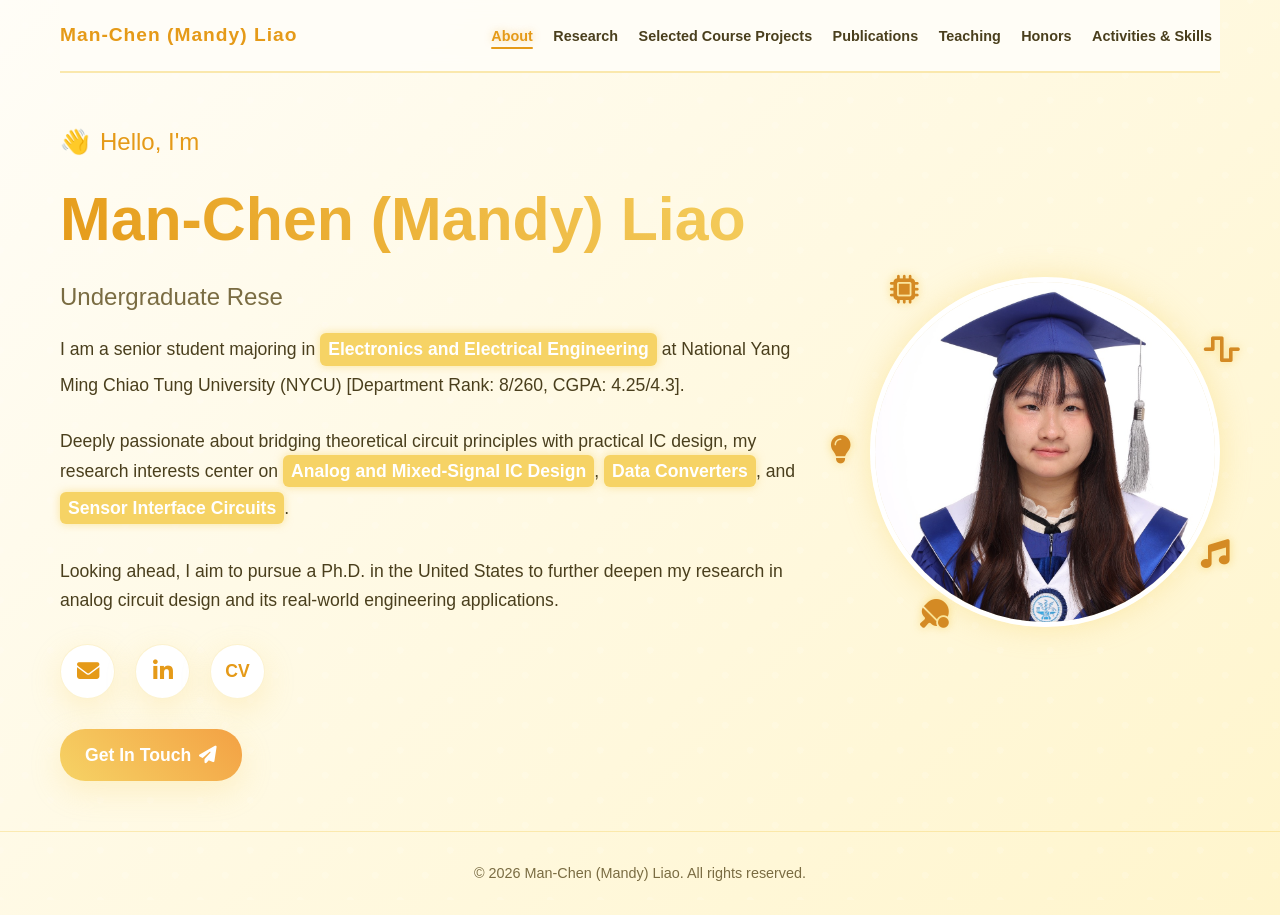
==== index.html @ 5f20c552 "new" ====
<!DOCTYPE html>
<html lang="en">
<head>
    <meta charset="UTF-8">
    <meta name="viewport" content="width=device-width, initial-scale=1.0">
    <title>About - Man-Chen (Mandy) Liao</title>
    <link rel="stylesheet" href="style.css">
    <link rel="stylesheet" href="https://cdnjs.cloudflare.com/ajax/libs/font-awesome/6.5.2/css/all.min.css">

    <style>
        .profile-flip-card-front {
            border-radius: 50%;
            overflow: hidden;
        }

        .profile-pic-hero {
            width: 100%;
            height: 100%;
            object-fit: cover;
            object-position: center 41%;
            transform: scale(1.00);
        }
    </style>
</head>
<body>
    <div class="container">
        <header>
            <a href="index.html" style="font-weight: 700; color: var(--secondary-color); font-size: 1.2rem; letter-spacing: 1px; text-decoration: none;">Man-Chen (Mandy) Liao</a>

            <nav>
                <a href="index.html" class="active">About</a>
                <a href="research.html">Research</a>
                <a href="projects.html">Selected Course Projects</a>
                <a href="publications.html">Publications</a>
                <a href="teaching.html">Teaching</a>
                <a href="honors.html">Honors</a>
                <a href="activities-skills.html">Activities & Skills</a>
            </nav>
        </header>

        <section class="hero-section page-content">
            <div class="hero-text">
                <div class="hero-greeting">
                    <span>👋</span>
                    <span class="greeting-text">Hello, I'm</span>
                </div>

                <h1 class="hero-name">Man-Chen (Mandy) Liao</h1>

                <div class="hero-roles" id="typewriter-roles"></div>
                
                <p class="hero-description">
                    I am a senior student majoring in
                    <span class="highlight">Electronics and Electrical Engineering</span>
                    at National Yang Ming Chiao Tung University (NYCU)
                    [Department Rank: 8/260, CGPA: 4.25/4.3].
                    <br><br>

                    Deeply passionate about bridging theoretical circuit principles with practical IC design, my research interests center on
                    <span class="highlight">Analog and Mixed-Signal IC Design</span>,
                    <span class="highlight">Data Converters</span>,
                    and
                    <span class="highlight">Sensor Interface Circuits</span>.
                    <br><br>

                    Looking ahead, I aim to pursue a Ph.D. in the United States to further deepen my research in analog circuit design and its real-world engineering applications.
                </p>

                <div class="social-icons" style="justify-content: flex-start; margin: 20px 0 30px;">
                    <a href="mailto:liaomandy.sc12@nycu.edu.tw" title="Email" class="social-icon">
                        <i class="fas fa-envelope"></i>
                    </a>

                    <a href="https://www.linkedin.com/in/man-chen-liao-3b11693ab"
                       target="_blank"
                       title="LinkedIn"
                       class="social-icon">
                        <i class="fab fa-linkedin-in"></i>
                    </a>

                    <a href="CV.pdf"
                       target="_blank"
                       title="Curriculum Vitae (PDF)"
                       class="social-icon"
                       style="font-size: 1.1rem; font-weight: 800;">
                        CV
                    </a>
                </div>

                <a href="mailto:liaomandy.sc12@nycu.edu.tw" class="cta-primary">
                    <span>Get In Touch</span>
                    <i class="fas fa-paper-plane"></i>
                </a>
            </div>

            <div class="hero-visual">
                <div class="profile-flip-card-inner">
                    <div class="profile-flip-card-front">
                        <img src="學士照.jpg"
                             alt="Man-Chen (Mandy) Liao"
                             class="profile-pic-hero">
                    </div>

                    <div class="profile-flip-card-back">
                        <div>Innovate & Create</div>
                    </div>
                </div>

                <div class="floating-elements">
                    <div class="floating-icon" style="--delay: 0s; --duration: 3s;">
                        <i class="fas fa-microchip"></i>
                    </div>

                    <div class="floating-icon" style="--delay: 1s; --duration: 4s;">
                        <i class="fas fa-wave-square"></i>
                    </div>

                    <div class="floating-icon" style="--delay: 2s; --duration: 3.5s;">
                        <i class="fas fa-table-tennis-paddle-ball"></i>
                    </div>

                    <div class="floating-icon" style="--delay: 0.5s; --duration: 4.5s;">
                        <i class="fas fa-music"></i>
                    </div>

                    <div class="floating-icon" style="--delay: 1.5s; --duration: 4s;">
                        <i class="fas fa-lightbulb"></i>
                    </div>
                </div>
            </div>
        </section>
    </div>

    <footer>
        <p>&copy; 2026 Man-Chen (Mandy) Liao. All rights reserved.</p>
    </footer>

    <script>
        const roles = [
            "Undergraduate Researcher",
            "Analog IC Designer",
            "Electrical Engineering Student"
        ];

        let roleIndex = 0;
        let charIndex = 0;
        let isDeleting = false;

        const typeWriterElement = document.getElementById('typewriter-roles');

        function typeWriter() {
            const currentRole = roles[roleIndex];

            if (isDeleting) {
                typeWriterElement.innerText = currentRole.substring(0, charIndex - 1);
                charIndex--;
            } else {
                typeWriterElement.innerText = currentRole.substring(0, charIndex + 1);
                charIndex++;
            }

            let typeSpeed = 80;

            if (isDeleting) {
                typeSpeed /= 2;
            }

            if (!isDeleting && charIndex === currentRole.length) {
                typeSpeed = 2000;
                isDeleting = true;
            } else if (isDeleting && charIndex === 0) {
                isDeleting = false;
                roleIndex = (roleIndex + 1) % roles.length;s
                typeSpeed = 500;
            }

            setTimeout(typeWriter, typeSpeed);
        }

        window.onload = () => {
            typeWriter();
        };
    </script>
</body>
</html>
---- style.css ----
/* 柔和黃色夢幻主題 CSS - 專業多頁面版 */
:root {
    --bg-color: #fffdf7;
    --bg-gradient: linear-gradient(135deg, #fffdf7 0%, #fff5cc 100%);
    --primary-color: #f6d365;
    --secondary-color: #e59a18;
    --text-dark: #4a3f1d;
    --text-light: #7a6c42;
    --card-bg: rgba(255, 255, 255, 0.9);
    --shadow-soft: 0 10px 30px rgba(246, 211, 101, 0.25);
    --glow-color: rgba(229, 154, 24, 0.4);
}

* {
    margin: 0;
    padding: 0;
    box-sizing: border-box;
    font-family: 'Segoe UI', Tahoma, Geneva, Verdana, sans-serif;
}

body {
    background: var(--bg-gradient);
    color: var(--text-dark);
    line-height: 1.6;
    overflow-x: hidden;
    position: relative;
    min-height: 100vh;
    display: flex;
    flex-direction: column;
}

body::before {
    content: '';
    position: fixed;
    top: 0; left: 0; width: 100%; height: 100%;
    background-image: radial-gradient(circle, #fff 10%, transparent 10%), radial-gradient(circle, #fff 10%, transparent 10%);
    background-size: 50px 50px;
    background-position: 0 0, 25px 25px;
    opacity: 0.15;
    z-index: -1;
    animation: floatBackground 20s linear infinite;
}

@keyframes floatBackground {
    0% { background-position: 0 0, 25px 25px; }
    100% { background-position: 50px 50px, 75px 75px; }
}

.container {
    max-width: 1200px;
    margin: 0 auto;
    padding: 0 20px;
    flex: 1;
}

header {
    display: flex;
    justify-content: space-between;
    align-items: center;
    padding: 20px 0;
    position: sticky;
    top: 0;
    background: rgba(255, 253, 247, 0.95);
    backdrop-filter: blur(10px);
    z-index: 1000;
    border-bottom: 2px solid rgba(246, 211, 101, 0.5);
}

nav a {
    text-decoration: none;
    color: var(--text-dark);
    font-weight: 600;
    margin: 0 8px;
    font-size: 0.9rem;
    transition: 0.3s;
    position: relative;
}

nav a:hover, nav a.active {
    color: var(--secondary-color);
    text-shadow: 0 0 8px var(--glow-color);
}

nav a.active::after {
    content: '';
    position: absolute;
    bottom: -5px;
    left: 0;
    width: 100%;
    height: 2px;
    background: var(--secondary-color);
    border-radius: 2px;
}

.page-content {
    padding: 50px 0;
    animation: fadeIn 0.8s ease-out forwards;
}

@keyframes fadeIn {
    from { opacity: 0; transform: translateY(20px); }
    to { opacity: 1; transform: translateY(0); }
}

.section-title {
    text-align: center;
    font-size: 2.2rem;
    margin: 20px 0 40px;
    color: var(--secondary-color);
    font-weight: 700;
}

.section-title::after {
    content: '';
    display: block;
    width: 60px;
    height: 4px;
    background: var(--primary-color);
    margin: 10px auto 0;
    border-radius: 2px;
}

.grid-section {
    display: grid;
    grid-template-columns: repeat(auto-fit, minmax(320px, 1fr));
    gap: 25px;
    margin-bottom: 50px;
}

.experience-card {
    background: var(--card-bg);
    padding: 30px;
    border-radius: 16px;
    box-shadow: var(--shadow-soft);
    border: 1px solid rgba(246, 211, 101, 0.4);
    transition: 0.3s;
    position: relative;
    overflow: hidden;
    height: 100%;
}

.experience-card::before {
    content: '';
    position: absolute;
    top: 0; left: 0;
    width: 4px; height: 100%;
    background: var(--primary-color);
    transition: 0.3s;
}

.experience-card:hover {
    transform: translateY(-5px);
    box-shadow: 0 15px 30px rgba(229, 154, 24, 0.15);
}

.experience-card:hover::before { width: 8px; }

.experience-card h3 {
    color: var(--text-dark);
    margin-bottom: 5px;
    font-size: 1.25rem;
}

.experience-card p.subtitle {
    color: var(--secondary-color);
    font-weight: 600;
    margin-bottom: 15px;
    font-size: 0.95rem;
}

.experience-card .date-badge {
    display: inline-block;
    background: #fff4cc;
    color: #b57519;
    padding: 4px 12px;
    border-radius: 20px;
    font-size: 0.85rem;
    margin-bottom: 15px;
    font-weight: bold;
}

ul.custom-list {
    list-style: none;
    padding-left: 0;
}

ul.custom-list li {
    position: relative;
    padding-left: 20px;
    margin-bottom: 10px;
    font-size: 0.95rem;
    color: #555;
}

ul.custom-list li::before {
    content: '🔸';
    position: absolute;
    left: 0;
    top: 2px;
    font-size: 0.7rem;
    color: var(--primary-color);
}

.highlight {
    background-color: var(--primary-color);
    color: #fff;
    padding: 2px 8px;
    border-radius: 6px;
    font-weight: 600;
    box-shadow: 0 0 8px rgba(246, 211, 101, 0.6);
    display: inline-block;
    margin-bottom: 5px;
}

.hero-section {
    display: flex;
    align-items: center;
    justify-content: space-between;
    min-height: 75vh;
}

.hero-text { flex: 1; padding-right: 50px; }
.hero-greeting { font-size: 1.5rem; color: var(--secondary-color); margin-bottom: 10px; display: flex; align-items: center; gap: 10px; }
.hero-name { font-size: 3.8rem; font-weight: 900; background: -webkit-linear-gradient(45deg, #e59a18, #f6d365); -webkit-background-clip: text; -webkit-text-fill-color: transparent; margin-bottom: 10px; }
.hero-roles { font-size: 1.5rem; color: var(--text-light); margin-bottom: 20px; font-weight: 500; height: 35px;}
.hero-description { font-size: 1.1rem; margin-bottom: 30px; }

.cta-primary {
    padding: 12px 25px; border: none; border-radius: 25px; font-size: 1.1rem; cursor: pointer; transition: 0.3s; font-weight: bold;
    background: linear-gradient(45deg, #f6d365, #f3a144); color: white; box-shadow: var(--shadow-soft); text-decoration: none; display: inline-flex; align-items: center; gap: 8px;
}
.cta-primary:hover { transform: translateY(-3px) scale(1.02); box-shadow: 0 10px 20px var(--glow-color); color: white;}

.hero-visual { position: relative; width: 350px; height: 350px; perspective: 1000px; }
.profile-flip-card-inner { position: relative; width: 100%; height: 100%; text-align: center; transition: transform 0.8s cubic-bezier(0.4, 0.2, 0.2, 1); transform-style: preserve-3d; border-radius: 50%; box-shadow: 0 0 30px rgba(246, 211, 101, 0.4); animation: floating 4s ease-in-out infinite; }
.hero-visual:hover .profile-flip-card-inner { transform: rotateY(180deg); }
.profile-flip-card-front, .profile-flip-card-back { position: absolute; width: 100%; height: 100%; backface-visibility: hidden; border-radius: 50%; overflow: hidden; border: 5px solid #fff; }
.profile-flip-card-back { transform: rotateY(180deg); background: linear-gradient(135deg, #f6d365, #e59a18); display: flex; align-items: center; justify-content: center; color: white; font-size: 1.5rem; font-weight: bold; padding: 20px; }
.profile-pic-hero { width: 100%; height: 100%; object-fit: cover; background-color: #f0e6d2; }

@keyframes floating { 0% { transform: translateY(0px); } 50% { transform: translateY(-15px); } 100% { transform: translateY(0px); } }

.floating-elements { position: absolute; width: 100%; height: 100%; top: 0; left: 0; pointer-events: none; }
.floating-icon { position: absolute; font-size: 1.8rem; animation: float-icon var(--duration) ease-in-out infinite; animation-delay: var(--delay); filter: drop-shadow(0 0 5px rgba(246, 211, 101, 0.8)); color: #d48a24; }
.floating-icon:nth-child(1) { top: -10px; left: 20px; } .floating-icon:nth-child(2) { top: 50px; right: -20px; } .floating-icon:nth-child(3) { bottom: -10px; left: 50px; } .floating-icon:nth-child(4) { bottom: 50px; right: -10px; } .floating-icon:nth-child(5) { top: 150px; left: -40px; }

@keyframes float-icon { 0% { transform: translateY(0) rotate(0deg); opacity: 0.8;} 50% { transform: translateY(-15px) rotate(5deg); opacity: 1;} 100% { transform: translateY(0) rotate(0deg); opacity: 0.8;} }

footer { text-align: center; padding: 30px 20px; color: var(--text-light); border-top: 1px solid rgba(246, 211, 101, 0.4); margin-top: auto; font-size: 0.9rem; width: 100%; }
.social-icons { display: flex; justify-content: center; gap: 20px; margin: 30px 0; }
.social-icon { width: 55px; height: 55px; background: white; border-radius: 50%; display: flex; align-items: center; justify-content: center; font-size: 1.4rem; color: var(--secondary-color); text-decoration: none; box-shadow: var(--shadow-soft); transition: 0.3s; border: 1px solid rgba(246, 211, 101, 0.3); font-weight: bold; }
.social-icon:hover { background: var(--secondary-color); color: white; transform: translateY(-5px); }

/* ===================================================
   📱 Responsive Web Design (RWD) 響應式手機/平板適應樣式
   =================================================== */

/* 平板與小型電腦螢幕 (寬度 <= 992px) */
@media (max-width: 992px) {
    .hero-section {
        flex-direction: column-reverse;
        justify-content: center;
        text-align: center;
        padding-top: 30px;
        min-height: auto;
    }

    .hero-text {
        padding-right: 0;
        margin-top: 35px;
    }

    .hero-greeting {
        justify-content: center;
    }

    .hero-name {
        font-size: 3rem;
    }

    .hero-visual {
        width: 280px;
        height: 280px;
    }
}

/* 手機與小型裝置 (寬度 <= 768px) */
@media (max-width: 768px) {
    .container {
        padding: 0 15px;
    }

    /* 頂部導覽列變為垂直置中排版 */
    header {
        flex-direction: column;
        gap: 12px;
        padding: 15px 0;
    }

    nav {
        display: flex;
        flex-wrap: wrap;
        justify-content: center;
        gap: 8px 12px;
    }

    nav a {
        margin: 0;
        font-size: 0.85rem;
    }

    /* 頁面內容間距調小 */
    .page-content {
        padding: 30px 0;
    }

    .section-title {
        font-size: 1.8rem;
        margin: 10px 0 25px;
    }

    /* 卡片區塊切換為單欄，避免被擠壓 */
    .grid-section {
        grid-template-columns: 1fr;
        gap: 20px;
    }

    .experience-card {
        padding: 20px;
    }

    /* 圖片寬度自動適應螢幕 */
    .activity-img-card,
    .project-img-card {
        width: 100% !important;
        max-width: 100% !important;
        height: auto !important;
    }

    /* 畫廊圖片自動縮放 */
    .activity-gallery-grid {
        grid-template-columns: repeat(auto-fit, minmax(110px, 1fr)) !important;
    }
}

/* 超窄螢幕手機 (寬度 <= 480px) */
@media (max-width: 480px) {
    .hero-name {
        font-size: 2.2rem;
    }

    .hero-roles {
        font-size: 1.2rem;
    }

    .hero-visual {
        width: 220px;
        height: 220px;
    }

    .social-icon {
        width: 45px;
        height: 45px;
        font-size: 1.2rem;
    }
}
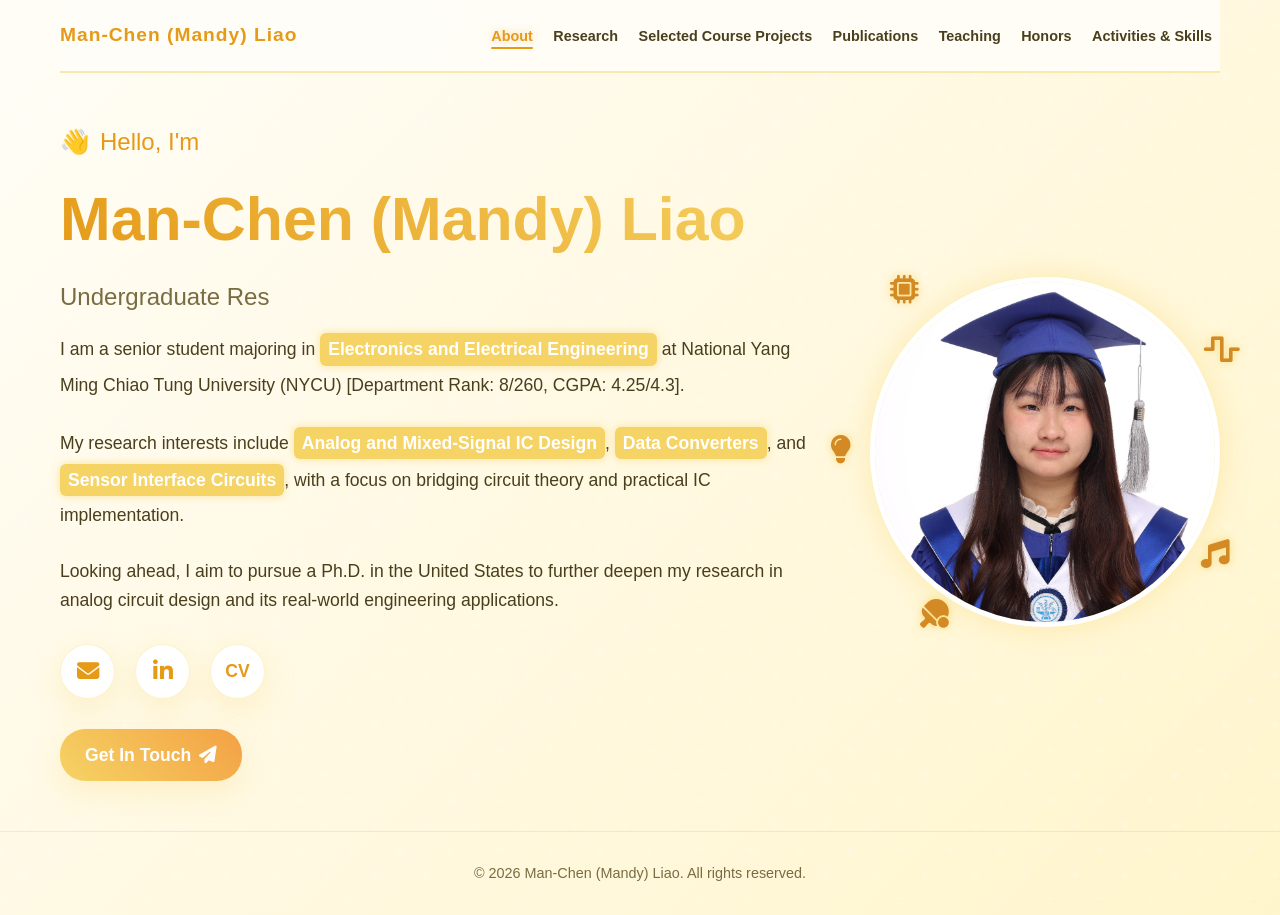
==== commit b9ae4fd6: "new" ====
--- a/index.html
+++ b/index.html
@@ -56,11 +56,12 @@
                     [Department Rank: 8/260, CGPA: 4.25/4.3].
                     <br><br>
 
-                    Deeply passionate about bridging theoretical circuit principles with practical IC design, my research interests center on
+                    My research interests include
                     <span class="highlight">Analog and Mixed-Signal IC Design</span>,
                     <span class="highlight">Data Converters</span>,
                     and
-                    <span class="highlight">Sensor Interface Circuits</span>.
+                    <span class="highlight">Sensor Interface Circuits</span>,
+                    with a focus on bridging circuit theory and practical IC implementation.
                     <br><br>
 
                     Looking ahead, I aim to pursue a Ph.D. in the United States to further deepen my research in analog circuit design and its real-world engineering applications.
@@ -170,7 +171,7 @@
                 isDeleting = true;
             } else if (isDeleting && charIndex === 0) {
                 isDeleting = false;
-                roleIndex = (roleIndex + 1) % roles.length;s
+                roleIndex = (roleIndex + 1) % roles.length;
                 typeSpeed = 500;
             }
 
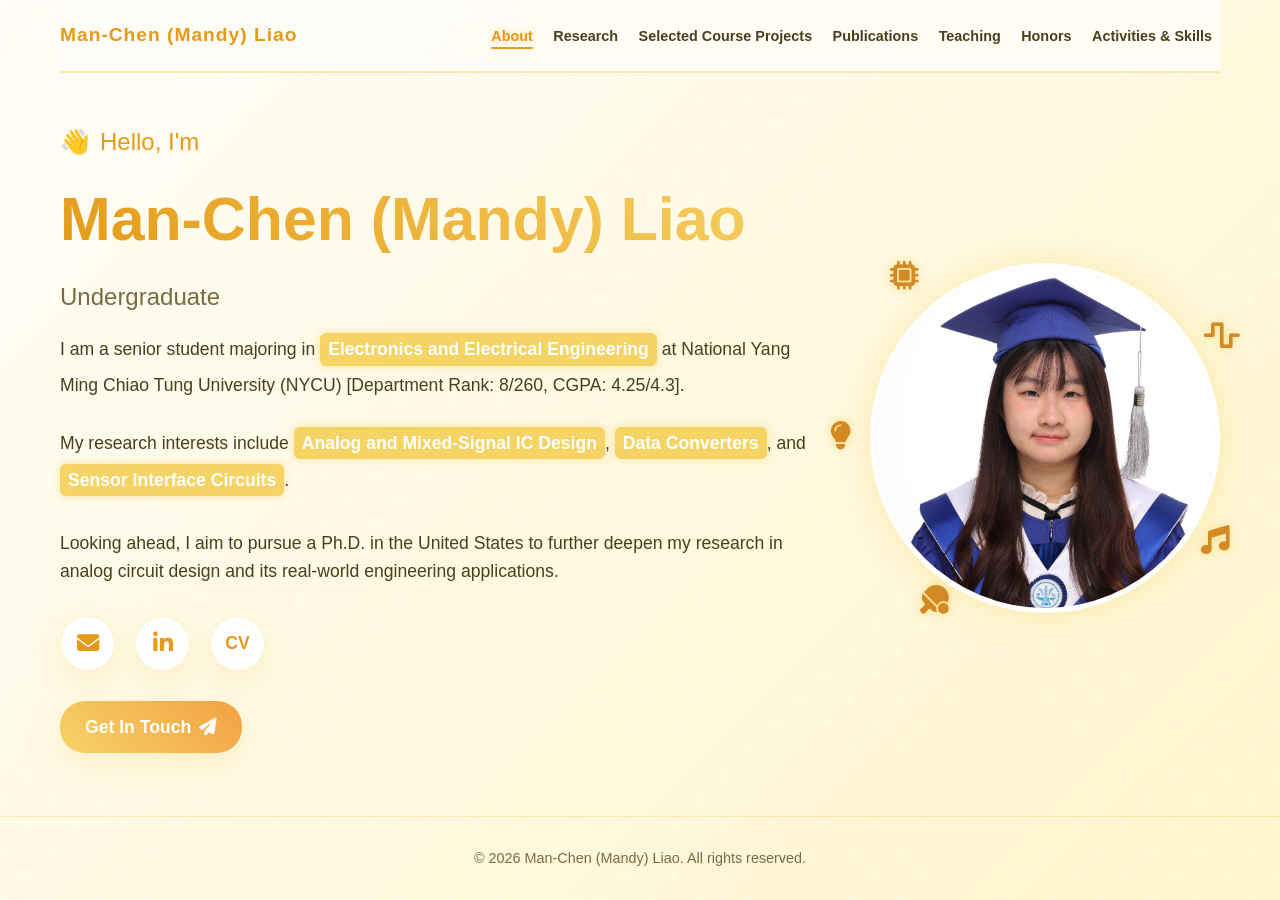
==== commit ea84c43c: "new" ====
--- a/index.html
+++ b/index.html
@@ -60,8 +60,7 @@
                     <span class="highlight">Analog and Mixed-Signal IC Design</span>,
                     <span class="highlight">Data Converters</span>,
                     and
-                    <span class="highlight">Sensor Interface Circuits</span>,
-                    with a focus on bridging circuit theory and practical IC implementation.
+                    <span class="highlight">Sensor Interface Circuits</span>.
                     <br><br>
 
                     Looking ahead, I aim to pursue a Ph.D. in the United States to further deepen my research in analog circuit design and its real-world engineering applications.
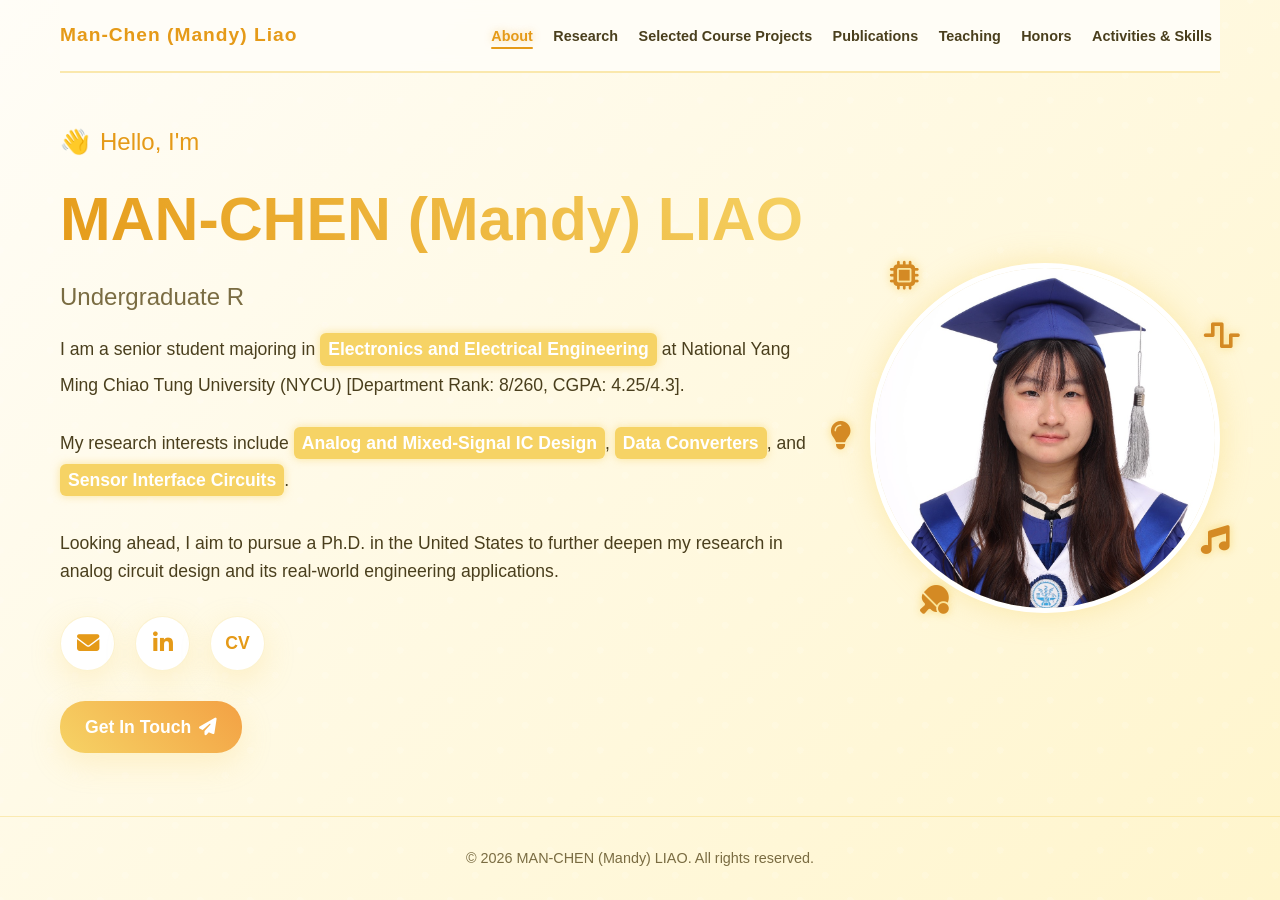
==== commit 11100a7c: "new" ====
--- a/index.html
+++ b/index.html
@@ -3,7 +3,7 @@
 <head>
     <meta charset="UTF-8">
     <meta name="viewport" content="width=device-width, initial-scale=1.0">
-    <title>About - Man-Chen (Mandy) Liao</title>
+    <title>About - MAN-CHEN (Mandy) LIAO</title>
     <link rel="stylesheet" href="style.css">
     <link rel="stylesheet" href="https://cdnjs.cloudflare.com/ajax/libs/font-awesome/6.5.2/css/all.min.css">
 
@@ -45,7 +45,7 @@
                     <span class="greeting-text">Hello, I'm</span>
                 </div>
 
-                <h1 class="hero-name">Man-Chen (Mandy) Liao</h1>
+                <h1 class="hero-name">MAN-CHEN (Mandy) LIAO</h1>
 
                 <div class="hero-roles" id="typewriter-roles"></div>
                 
@@ -132,7 +132,7 @@
     </div>
 
     <footer>
-        <p>&copy; 2026 Man-Chen (Mandy) Liao. All rights reserved.</p>
+        <p>&copy; 2026 MAN-CHEN (Mandy) LIAO. All rights reserved.</p>
     </footer>
 
     <script>
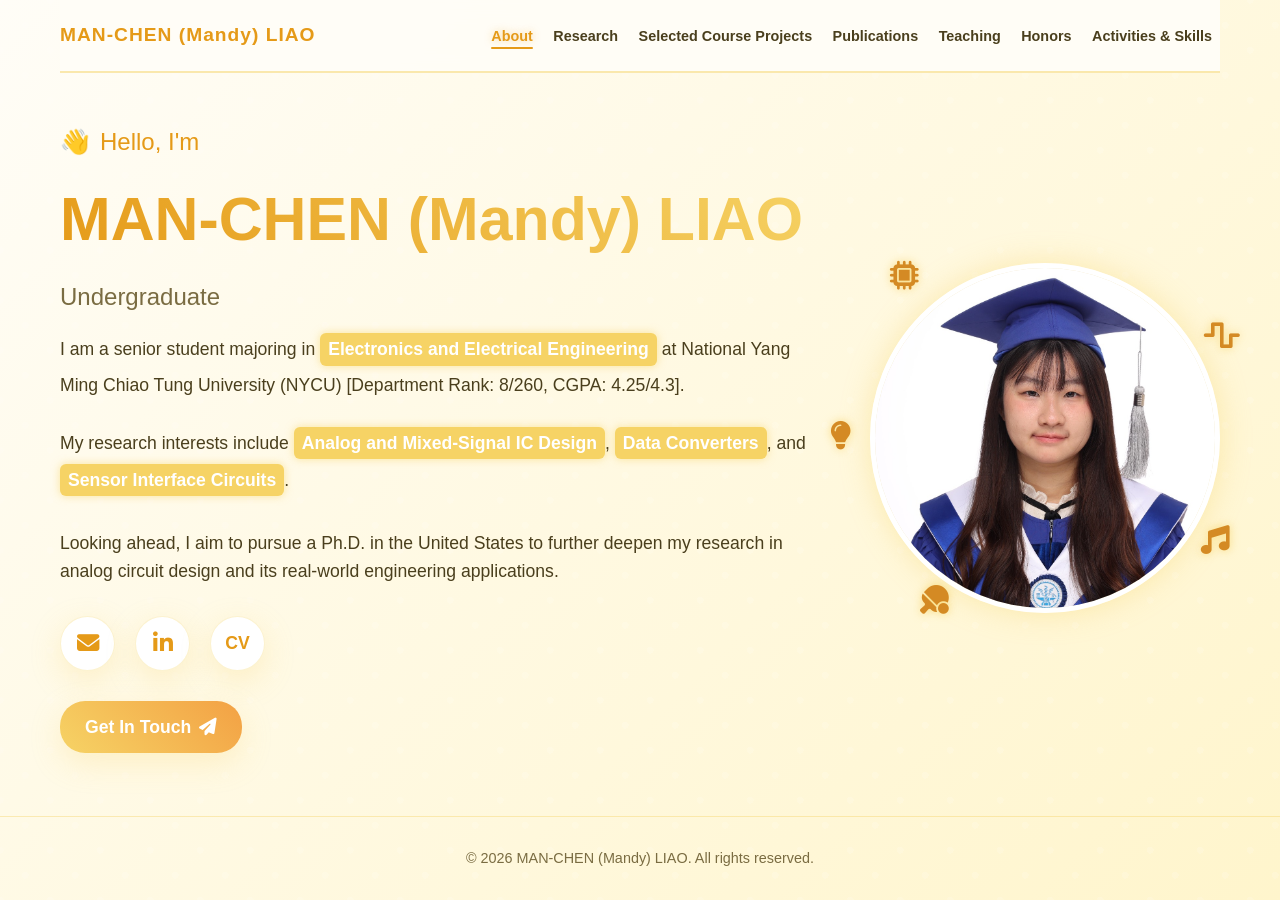
==== commit 14f6e068: "new" ====
--- a/index.html
+++ b/index.html
@@ -25,7 +25,7 @@
 <body>
     <div class="container">
         <header>
-            <a href="index.html" style="font-weight: 700; color: var(--secondary-color); font-size: 1.2rem; letter-spacing: 1px; text-decoration: none;">Man-Chen (Mandy) Liao</a>
+            <a href="index.html" style="font-weight: 700; color: var(--secondary-color); font-size: 1.2rem; letter-spacing: 1px; text-decoration: none;">MAN-CHEN (Mandy) LIAO</a>
 
             <nav>
                 <a href="index.html" class="active">About</a>
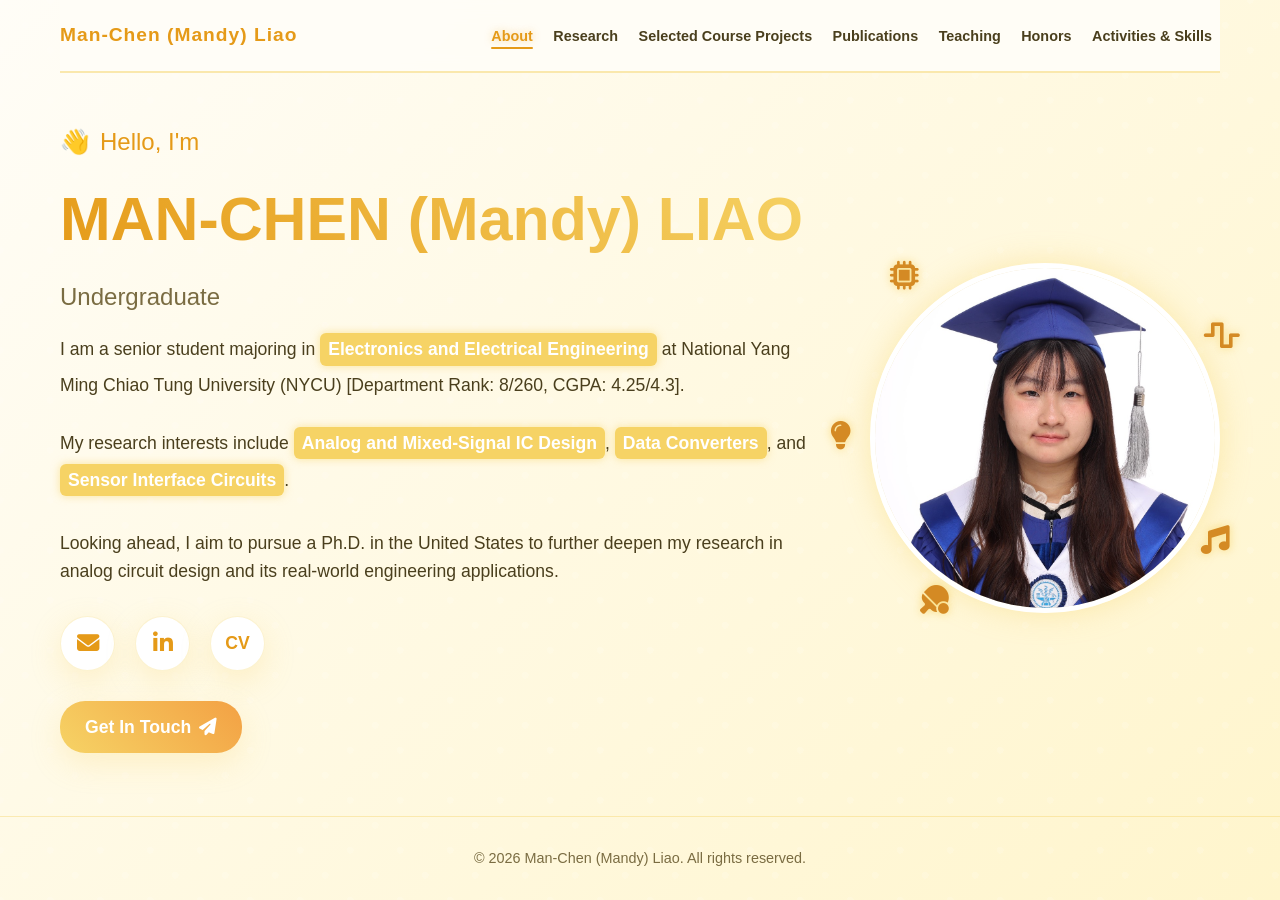
==== commit 63b5e489: "new" ====
--- a/index.html
+++ b/index.html
@@ -25,7 +25,7 @@
 <body>
     <div class="container">
         <header>
-            <a href="index.html" style="font-weight: 700; color: var(--secondary-color); font-size: 1.2rem; letter-spacing: 1px; text-decoration: none;">MAN-CHEN (Mandy) LIAO</a>
+            <a href="index.html" style="font-weight: 700; color: var(--secondary-color); font-size: 1.2rem; letter-spacing: 1px; text-decoration: none;">Man-Chen (Mandy) Liao</a>
 
             <nav>
                 <a href="index.html" class="active">About</a>
@@ -132,7 +132,7 @@
     </div>
 
     <footer>
-        <p>&copy; 2026 MAN-CHEN (Mandy) LIAO. All rights reserved.</p>
+        <p>&copy; 2026 Man-Chen (Mandy) Liao. All rights reserved.</p>
     </footer>
 
     <script>
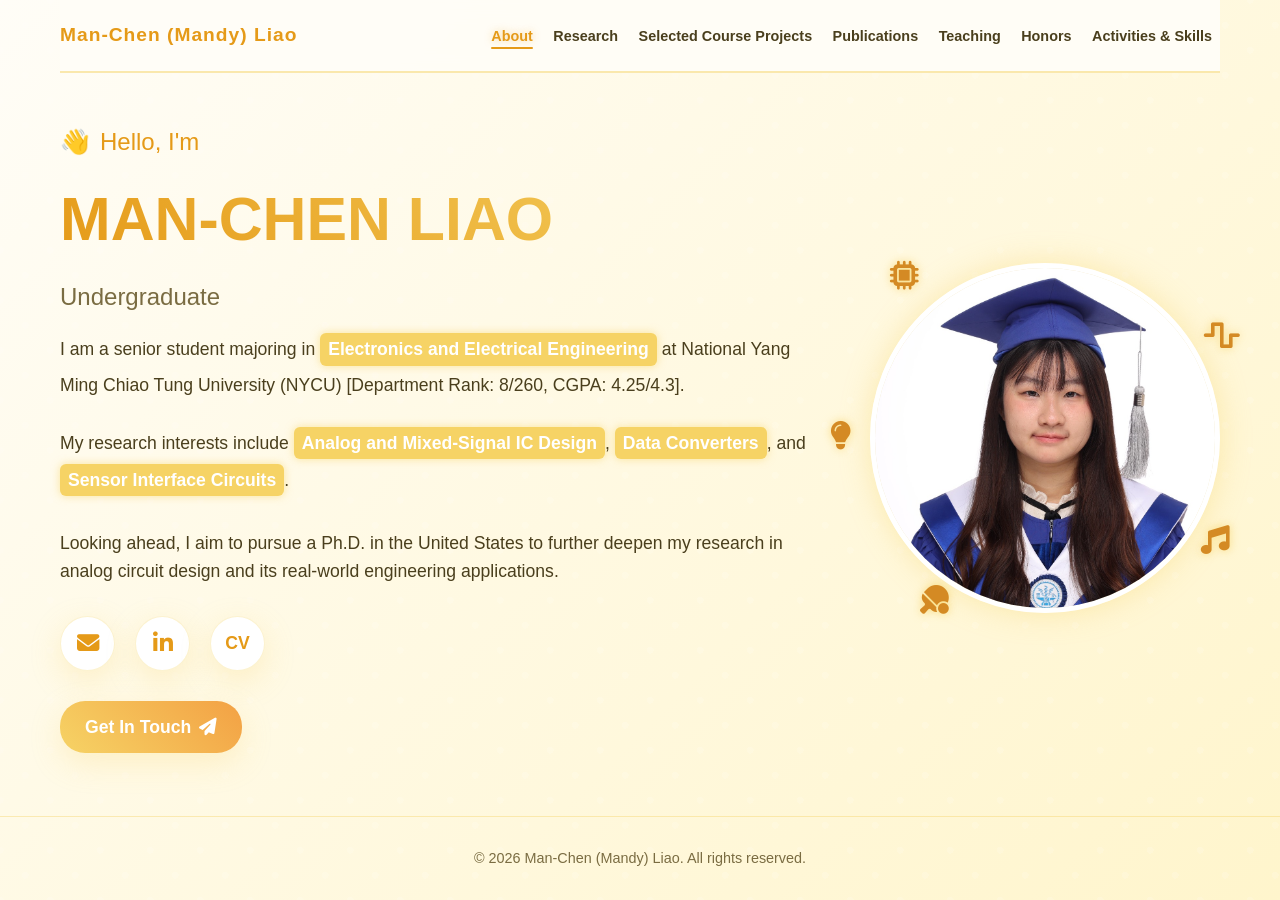
==== commit 07f8f196: "new" ====
--- a/index.html
+++ b/index.html
@@ -45,7 +45,7 @@
                     <span class="greeting-text">Hello, I'm</span>
                 </div>
 
-                <h1 class="hero-name">MAN-CHEN (Mandy) LIAO</h1>
+                <h1 class="hero-name">MAN-CHEN LIAO</h1>
 
                 <div class="hero-roles" id="typewriter-roles"></div>
                 
